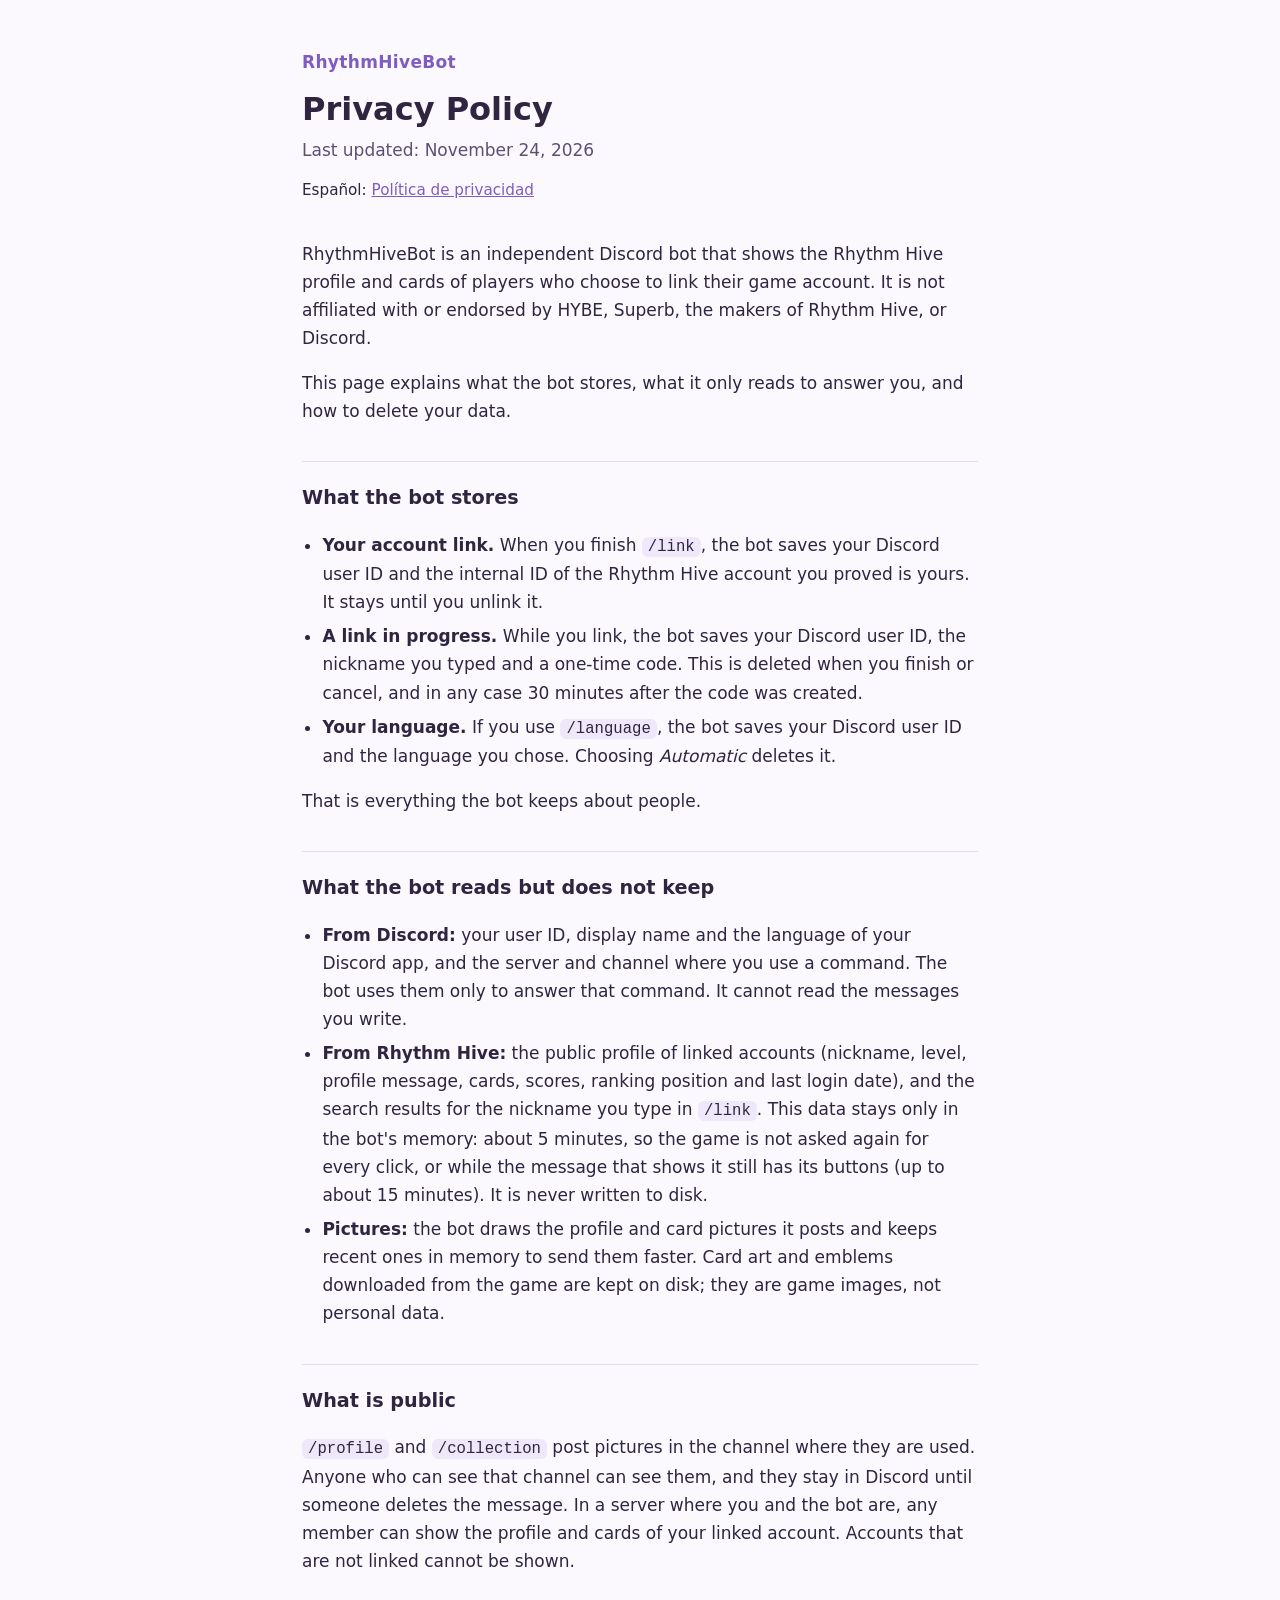
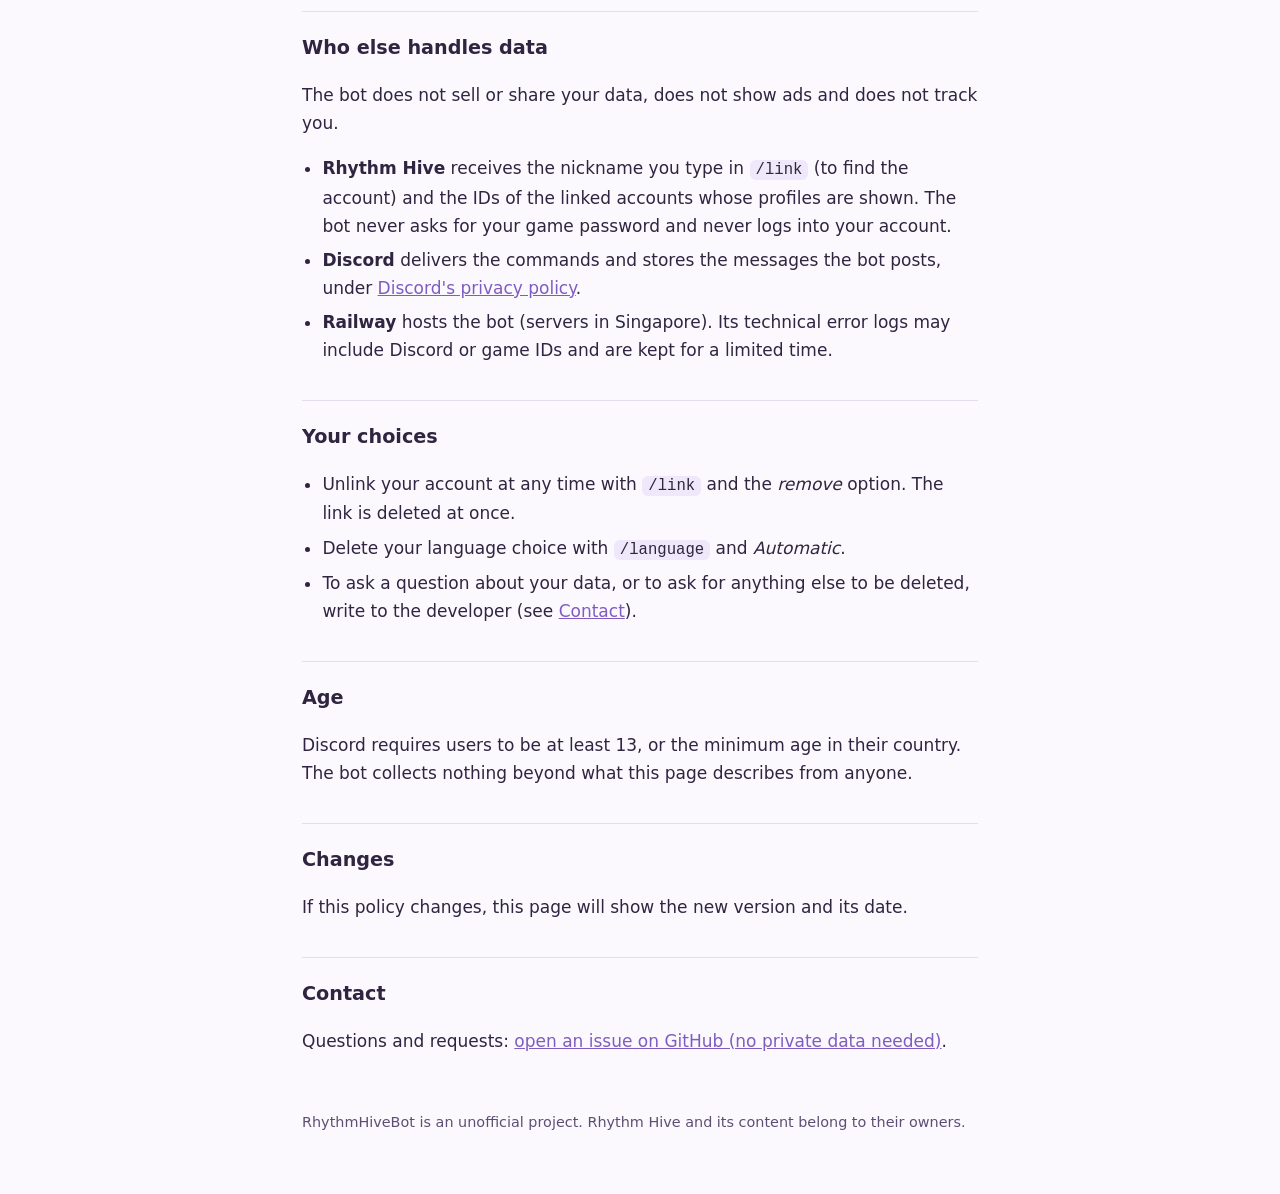
==== privacy.html @ 5ef76ef1 "Términos del servicio y política de privacidad" ====
<!doctype html>
<html lang="en">
<head>
<meta charset="utf-8">
<meta name="viewport" content="width=device-width, initial-scale=1">
<title>Privacy Policy | RhythmHiveBot</title>
<meta name="description" content="What RhythmHiveBot stores, what it only reads, and how to delete your data.">
<link rel="stylesheet" href="style.css">
</head>
<body>
<main>
<header>
  <a class="brand" href="./">RhythmHiveBot</a>
  <h1>Privacy Policy</h1>
  <p class="meta">Last updated: November 24, 2026</p>
  <p class="lang">Español: <a href="privacidad.html">Política de privacidad</a></p>
</header>

<p>RhythmHiveBot is an independent Discord bot that shows the Rhythm Hive profile and cards of players who choose to link their game account. It is not affiliated with or endorsed by HYBE, Superb, the makers of Rhythm Hive, or Discord.</p>

<p>This page explains what the bot stores, what it only reads to answer you, and how to delete your data.</p>

<h2>What the bot stores</h2>
<ul>
  <li><strong>Your account link.</strong> When you finish <code>/link</code>, the bot saves your Discord user ID and the internal ID of the Rhythm Hive account you proved is yours. It stays until you unlink it.</li>
  <li><strong>A link in progress.</strong> While you link, the bot saves your Discord user ID, the nickname you typed and a one-time code. This is deleted when you finish or cancel, and in any case 30 minutes after the code was created.</li>
  <li><strong>Your language.</strong> If you use <code>/language</code>, the bot saves your Discord user ID and the language you chose. Choosing <em>Automatic</em> deletes it.</li>
</ul>
<p>That is everything the bot keeps about people.</p>

<h2>What the bot reads but does not keep</h2>
<ul>
  <li><strong>From Discord:</strong> your user ID, display name and the language of your Discord app, and the server and channel where you use a command. The bot uses them only to answer that command. It cannot read the messages you write.</li>
  <li><strong>From Rhythm Hive:</strong> the public profile of linked accounts (nickname, level, profile message, cards, scores, ranking position and last login date), and the search results for the nickname you type in <code>/link</code>. This data stays only in the bot's memory: about 5 minutes, so the game is not asked again for every click, or while the message that shows it still has its buttons (up to about 15 minutes). It is never written to disk.</li>
  <li><strong>Pictures:</strong> the bot draws the profile and card pictures it posts and keeps recent ones in memory to send them faster. Card art and emblems downloaded from the game are kept on disk; they are game images, not personal data.</li>
</ul>

<h2>What is public</h2>
<p><code>/profile</code> and <code>/collection</code> post pictures in the channel where they are used. Anyone who can see that channel can see them, and they stay in Discord until someone deletes the message. In a server where you and the bot are, any member can show the profile and cards of your linked account. Accounts that are not linked cannot be shown.</p>

<h2>Who else handles data</h2>
<p>The bot does not sell or share your data, does not show ads and does not track you.</p>
<ul>
  <li><strong>Rhythm Hive</strong> receives the nickname you type in <code>/link</code> (to find the account) and the IDs of the linked accounts whose profiles are shown. The bot never asks for your game password and never logs into your account.</li>
  <li><strong>Discord</strong> delivers the commands and stores the messages the bot posts, under <a href="https://discord.com/privacy">Discord's privacy policy</a>.</li>
  <li><strong>Railway</strong> hosts the bot (servers in Singapore). Its technical error logs may include Discord or game IDs and are kept for a limited time.</li>
</ul>

<h2>Your choices</h2>
<ul>
  <li>Unlink your account at any time with <code>/link</code> and the <em>remove</em> option. The link is deleted at once.</li>
  <li>Delete your language choice with <code>/language</code> and <em>Automatic</em>.</li>
  <li>To ask a question about your data, or to ask for anything else to be deleted, write to the developer (see <a href="#contact">Contact</a>).</li>
</ul>

<h2>Age</h2>
<p>Discord requires users to be at least 13, or the minimum age in their country. The bot collects nothing beyond what this page describes from anyone.</p>

<h2>Changes</h2>
<p>If this policy changes, this page will show the new version and its date.</p>

<h2 id="contact">Contact</h2>
<p>Questions and requests: <a href="https://github.com/oscirissss/rhythmhivebot-legal/issues">open an issue on GitHub (no private data needed)</a>.</p>

<footer>RhythmHiveBot is an unofficial project. Rhythm Hive and its content belong to their owners.</footer>
</main>
</body>
</html>
---- style.css ----
:root {
  --ink: #2f2540;
  --soft: #5d4f74;
  --accent: #7f5cc1;
  --accent-soft: #efe7fa;
  --line: #e4dcef;
  --page: #fbf9fe;
}

* { box-sizing: border-box; }

html { -webkit-text-size-adjust: 100%; }

body {
  margin: 0;
  background: var(--page);
  color: var(--ink);
  font: 17px/1.65 system-ui, -apple-system, "Segoe UI", Roboto, "Helvetica Neue", Arial, sans-serif;
}

main {
  max-width: 720px;
  margin: 0 auto;
  padding: 48px 22px 72px;
}

header { margin-bottom: 36px; }

.brand {
  display: inline-block;
  font-weight: 700;
  letter-spacing: .02em;
  color: var(--accent);
  text-decoration: none;
  margin-bottom: 14px;
}

h1 {
  font-size: 2rem;
  line-height: 1.2;
  margin: 0 0 8px;
}

.meta { color: var(--soft); margin: 0; }

.lang { margin-top: 14px; font-size: .95rem; }
.lang a { color: var(--accent); }

h2 {
  font-size: 1.2rem;
  margin: 36px 0 8px;
  padding-top: 20px;
  border-top: 1px solid var(--line);
}

p, li { color: var(--ink); }
ul { padding-left: 1.2em; }
li { margin: 6px 0; }

a { color: var(--accent); }

code {
  background: var(--accent-soft);
  border-radius: 6px;
  padding: 1px 6px;
  font-size: .92em;
}

.note {
  background: var(--accent-soft);
  border-radius: 12px;
  padding: 14px 18px;
  margin: 18px 0;
}

.cards { list-style: none; padding: 0; margin: 28px 0 0; }
.cards li { margin: 0 0 12px; }
.cards a {
  display: block;
  padding: 18px 20px;
  border: 1px solid var(--line);
  border-radius: 14px;
  background: #fff;
  text-decoration: none;
  color: var(--ink);
  font-weight: 600;
}
.cards a span { display: block; font-weight: 400; color: var(--soft); font-size: .95rem; }
.cards a:hover { border-color: var(--accent); }

footer {
  margin-top: 56px;
  color: var(--soft);
  font-size: .9rem;
}
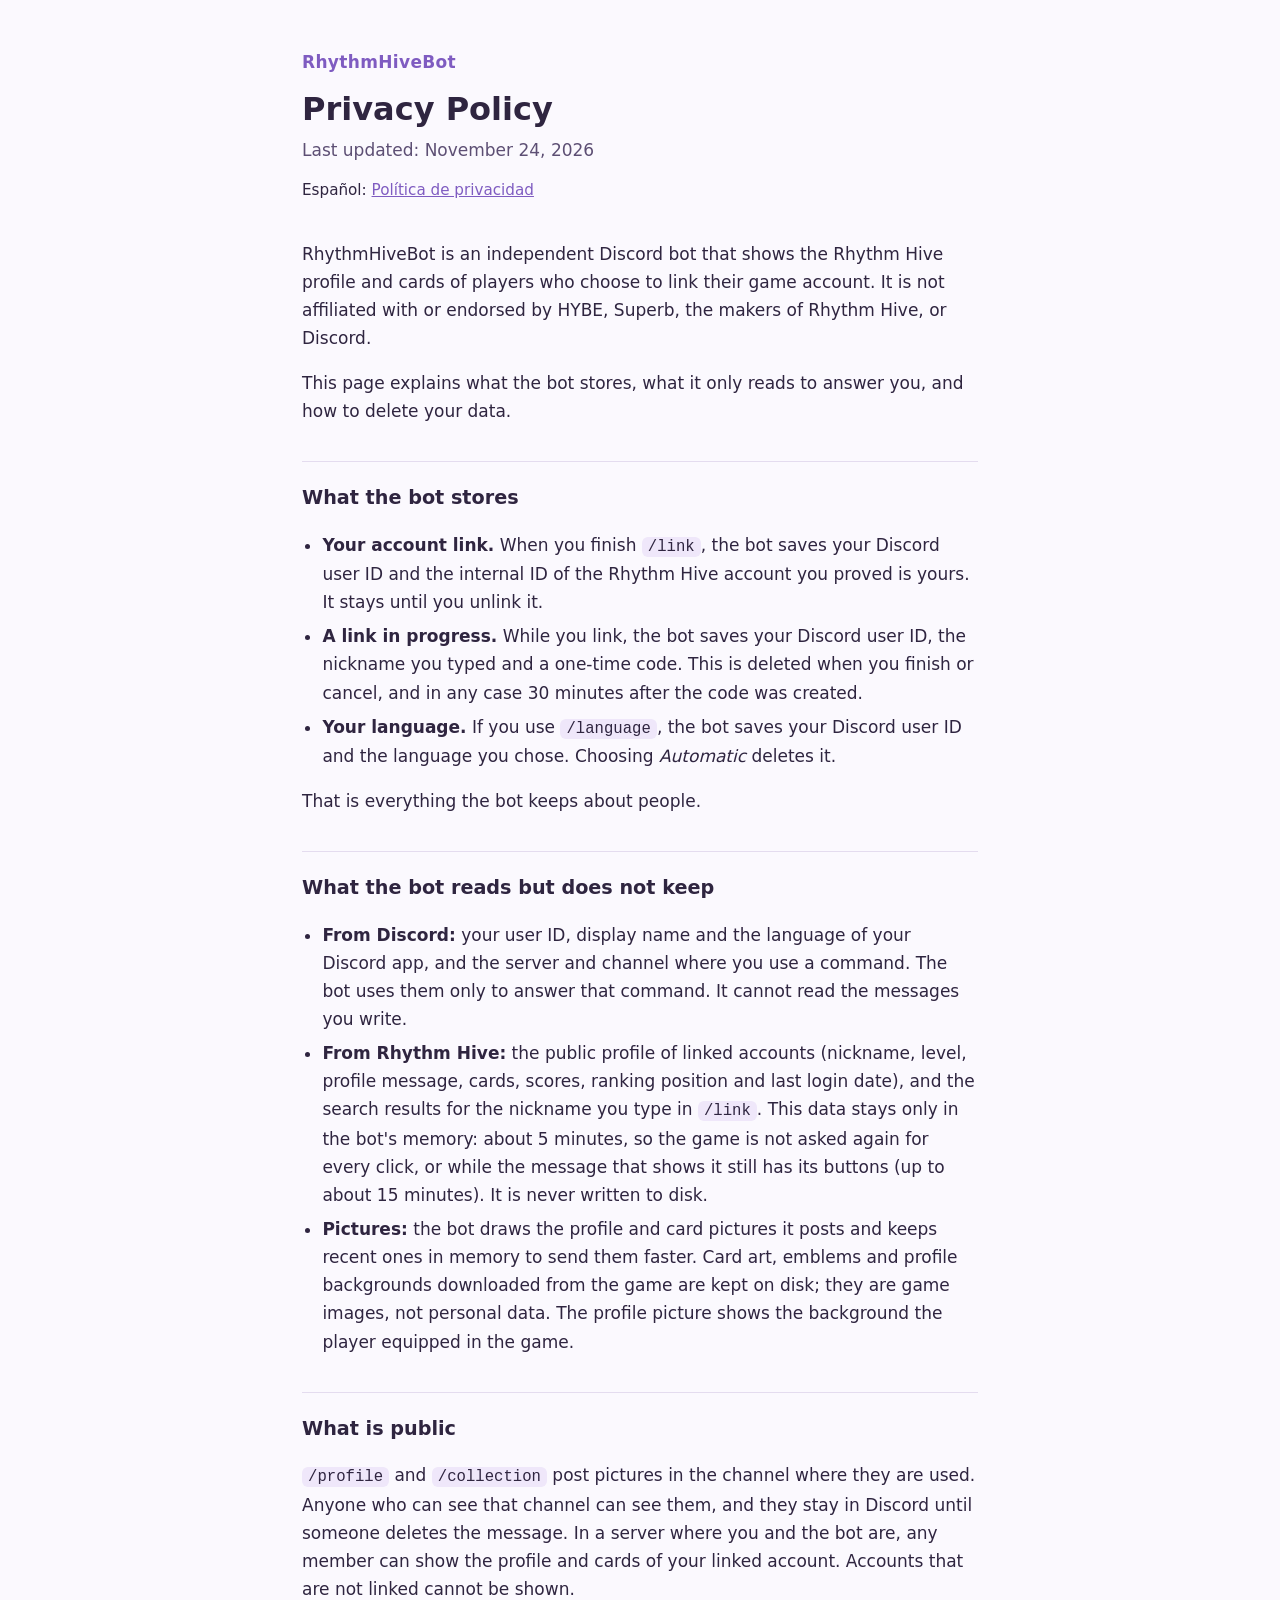
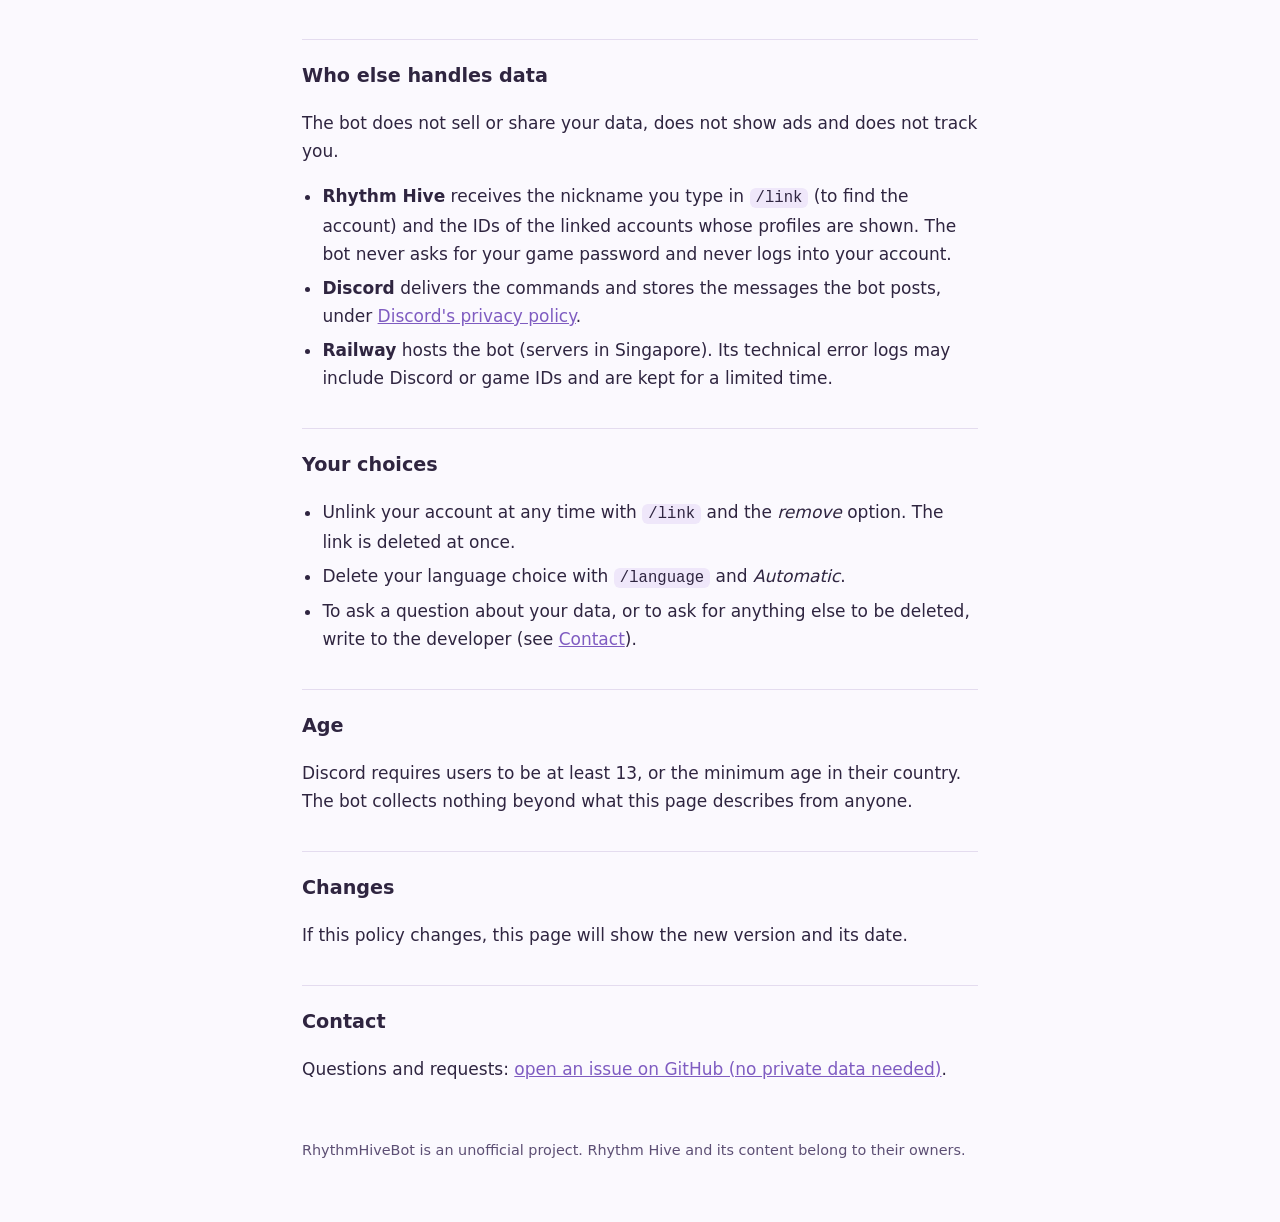
==== commit 0d8b5560: "Privacidad: los fondos de perfil también se guardan como imágenes del juego" ====
--- a/privacy.html
+++ b/privacy.html
@@ -32,7 +32,7 @@
 <ul>
   <li><strong>From Discord:</strong> your user ID, display name and the language of your Discord app, and the server and channel where you use a command. The bot uses them only to answer that command. It cannot read the messages you write.</li>
   <li><strong>From Rhythm Hive:</strong> the public profile of linked accounts (nickname, level, profile message, cards, scores, ranking position and last login date), and the search results for the nickname you type in <code>/link</code>. This data stays only in the bot's memory: about 5 minutes, so the game is not asked again for every click, or while the message that shows it still has its buttons (up to about 15 minutes). It is never written to disk.</li>
-  <li><strong>Pictures:</strong> the bot draws the profile and card pictures it posts and keeps recent ones in memory to send them faster. Card art and emblems downloaded from the game are kept on disk; they are game images, not personal data.</li>
+  <li><strong>Pictures:</strong> the bot draws the profile and card pictures it posts and keeps recent ones in memory to send them faster. Card art, emblems and profile backgrounds downloaded from the game are kept on disk; they are game images, not personal data. The profile picture shows the background the player equipped in the game.</li>
 </ul>
 
 <h2>What is public</h2>
